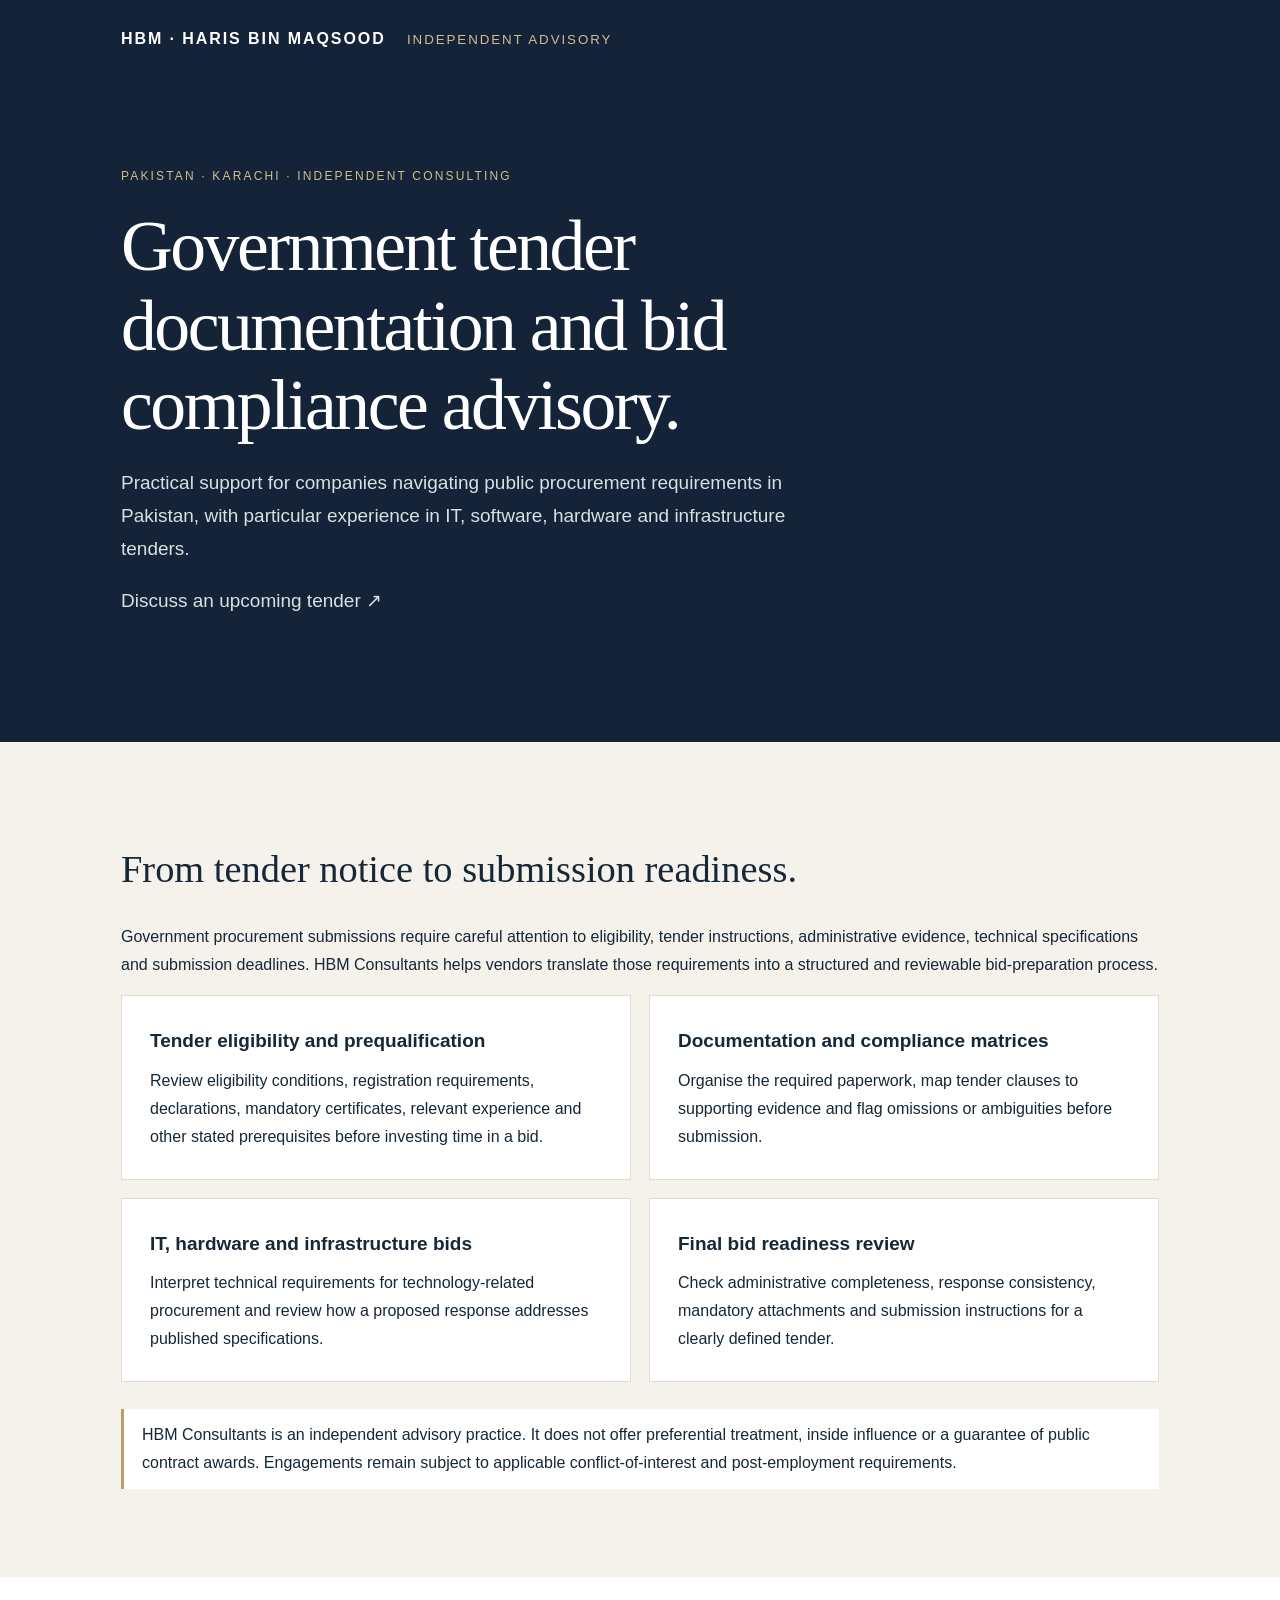
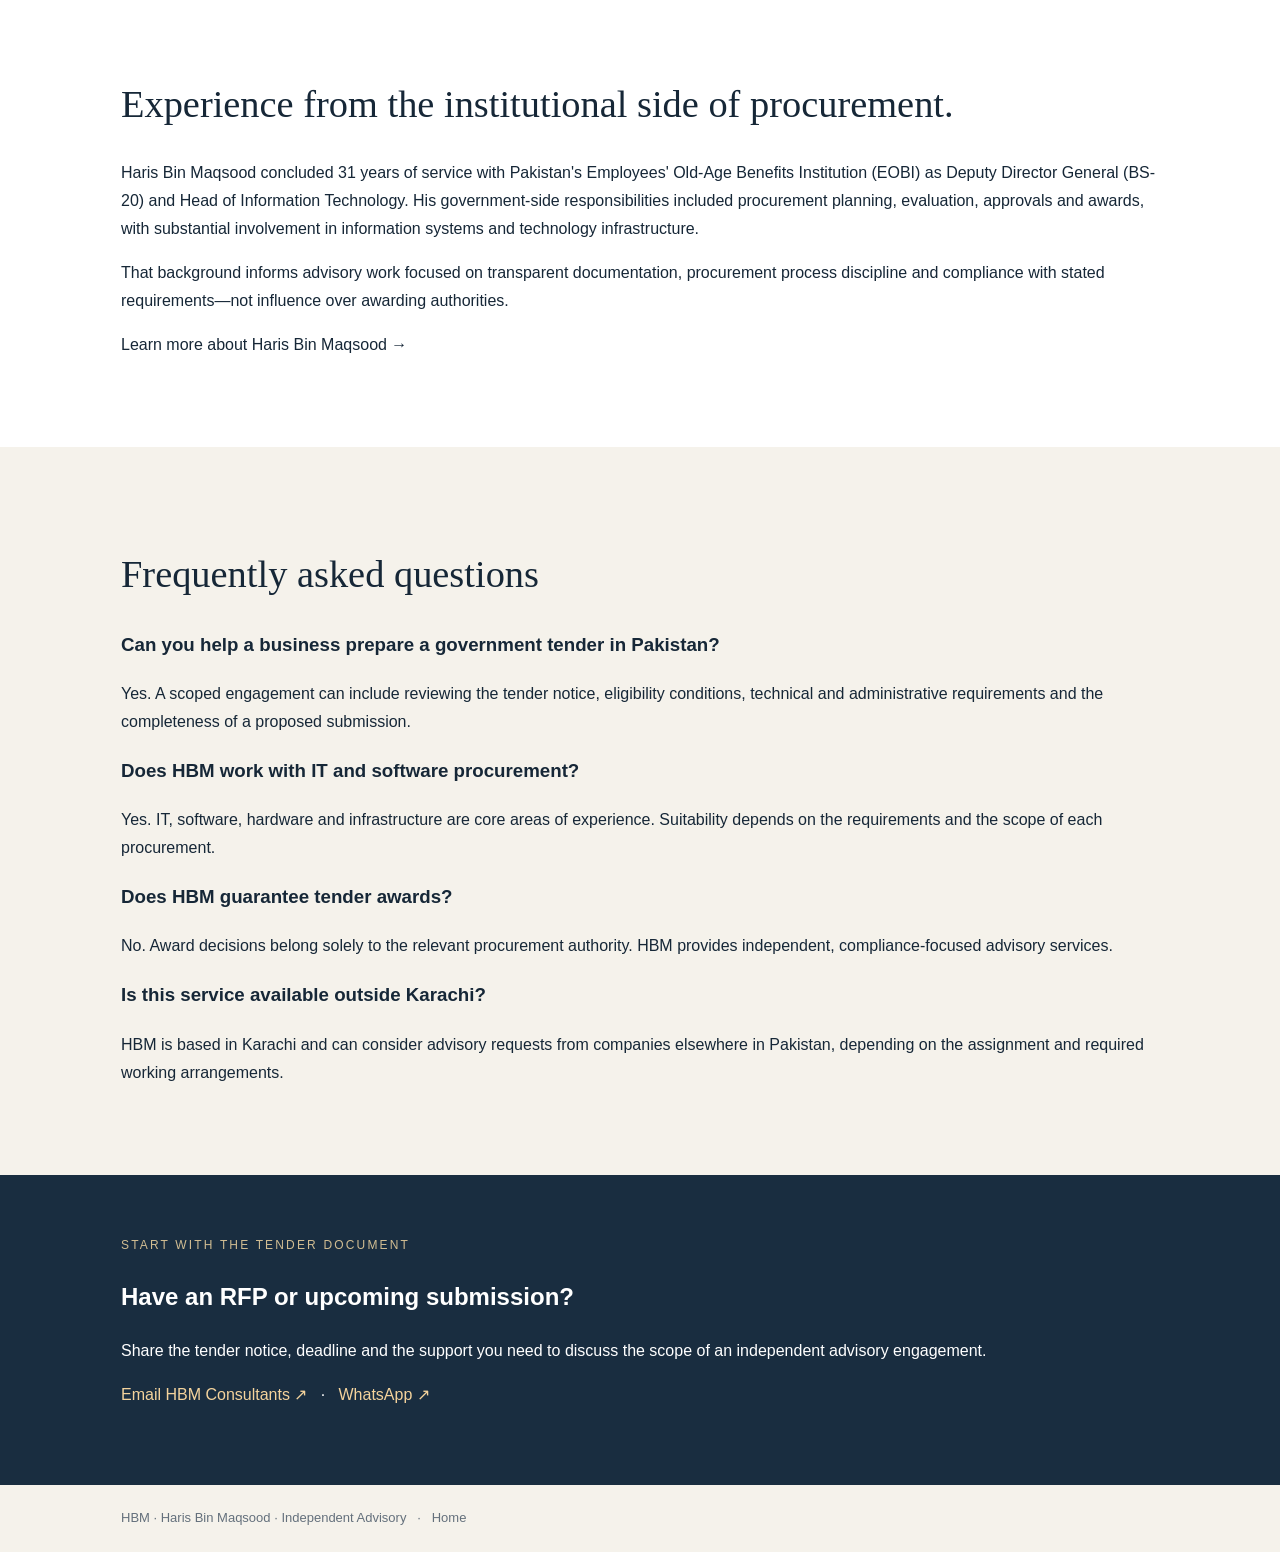
==== government-tender-consultancy.html @ 3cc575b0 "Publish dedicated government tender and bid compliance consulting service page" ====
<!doctype html>
<html lang="en"><head><meta charset="utf-8"><meta name="viewport" content="width=device-width,initial-scale=1">
<title>Government Tender Consultant Pakistan | Bid Documentation & Compliance | HBM</title>
<meta name="description" content="Independent government tender consulting in Pakistan: bid documentation, RFP eligibility reviews, compliance checklists and IT procurement advisory from HBM Consultants.">
<meta name="robots" content="index,follow,max-image-preview:large"><link rel="canonical" href="https://hbm-consultants.com/government-tender-consultancy.html">
<link rel="icon" href="favicon.svg" type="image/svg+xml"><link rel="stylesheet" href="styles.css">
<meta property="og:type" content="website"><meta property="og:title" content="Government Tender & Bid Compliance Consulting | HBM"><meta property="og:url" content="https://hbm-consultants.com/government-tender-consultancy.html">
<meta property="og:description" content="Practical tender documentation, eligibility, compliance and IT procurement advisory in Pakistan.">
<script type="application/ld+json">{"@context":"https://schema.org","@type":"Service","name":"Government Tender Documentation and Bid Compliance Advisory","serviceType":"Government tender documentation and bid compliance advisory","areaServed":{"@type":"Country","name":"Pakistan"},"provider":{"@type":"Organization","name":"HBM Consultants","url":"https://hbm-consultants.com/"},"description":"Independent tender eligibility, documentation, compliance matrix and technical bid response review, especially for government IT, software, hardware and infrastructure procurement."}</script>
<style>body{margin:0;background:#f5f2eb;color:#162737;font-family:Arial,Helvetica,sans-serif;line-height:1.75}a{color:inherit}.wrap-seo{max-width:1090px;margin:auto;padding:0 26px}.topbar{padding:25px 0;background:#142337;color:white}.topbar a{text-decoration:none;font-weight:bold;letter-spacing:.12em}.topbar small{color:#d1bd92;font-weight:normal;margin-left:15px}.hero-seo{background:#142337;color:white;padding:88px 0 105px}.eyebrow-seo{text-transform:uppercase;letter-spacing:.18em;font-size:12px;color:#d1bd92}.hero-seo h1{max-width:910px;font:normal clamp(2.6rem,5.6vw,5.4rem)/1.11 Georgia,serif;letter-spacing:-.035em;margin:20px 0}.hero-seo p{max-width:690px;color:#d8e0e5;font-size:19px}.sections-seo{padding:72px 0}.sections-seo h2{font:normal clamp(1.8rem,3vw,2.7rem)/1.2 Georgia,serif}.grid-seo{display:grid;grid-template-columns:repeat(2,minmax(0,1fr));gap:18px}.panel-seo{background:#fff;border:1px solid #e2dbcf;padding:28px}.panel-seo h3{margin:0 0 9px;font-size:19px}.panel-seo p{margin:0}.note-seo{border-left:3px solid #b89e6d;padding:12px 18px;background:#fff;margin-top:27px}.cta-seo{background:#192d40;color:white;padding:60px 0}.cta-seo a{color:#f4d39c}.footer-seo{padding:22px 0;font-size:13px;color:#64707c}@media(max-width:660px){.grid-seo{grid-template-columns:1fr}.hero-seo{padding:58px 0}.topbar small{display:block;margin-left:0}}</style></head>
<body>
<header class="topbar"><div class="wrap-seo"><a href="/">HBM · HARIS BIN MAQSOOD <small>INDEPENDENT ADVISORY</small></a></div></header>
<main><section class="hero-seo"><div class="wrap-seo"><div class="eyebrow-seo">Pakistan · Karachi · Independent consulting</div><h1>Government tender documentation and bid compliance advisory.</h1><p>Practical support for companies navigating public procurement requirements in Pakistan, with particular experience in IT, software, hardware and infrastructure tenders.</p><p><a href="#contact">Discuss an upcoming tender ↗</a></p></div></section>
<section class="sections-seo"><div class="wrap-seo"><h2>From tender notice to submission readiness.</h2><p>Government procurement submissions require careful attention to eligibility, tender instructions, administrative evidence, technical specifications and submission deadlines. HBM Consultants helps vendors translate those requirements into a structured and reviewable bid-preparation process.</p><div class="grid-seo">
<article class="panel-seo"><h3>Tender eligibility and prequalification</h3><p>Review eligibility conditions, registration requirements, declarations, mandatory certificates, relevant experience and other stated prerequisites before investing time in a bid.</p></article>
<article class="panel-seo"><h3>Documentation and compliance matrices</h3><p>Organise the required paperwork, map tender clauses to supporting evidence and flag omissions or ambiguities before submission.</p></article>
<article class="panel-seo"><h3>IT, hardware and infrastructure bids</h3><p>Interpret technical requirements for technology-related procurement and review how a proposed response addresses published specifications.</p></article>
<article class="panel-seo"><h3>Final bid readiness review</h3><p>Check administrative completeness, response consistency, mandatory attachments and submission instructions for a clearly defined tender.</p></article>
</div><p class="note-seo">HBM Consultants is an independent advisory practice. It does not offer preferential treatment, inside influence or a guarantee of public contract awards. Engagements remain subject to applicable conflict-of-interest and post-employment requirements.</p></div></section>
<section class="sections-seo" style="background:white"><div class="wrap-seo"><h2>Experience from the institutional side of procurement.</h2><p>Haris Bin Maqsood concluded 31 years of service with Pakistan's Employees' Old-Age Benefits Institution (EOBI) as Deputy Director General (BS-20) and Head of Information Technology. His government-side responsibilities included procurement planning, evaluation, approvals and awards, with substantial involvement in information systems and technology infrastructure.</p><p>That background informs advisory work focused on transparent documentation, procurement process discipline and compliance with stated requirements—not influence over awarding authorities.</p><p><a href="/#about">Learn more about Haris Bin Maqsood →</a></p></div></section>
<section class="sections-seo"><div class="wrap-seo"><h2>Frequently asked questions</h2><h3>Can you help a business prepare a government tender in Pakistan?</h3><p>Yes. A scoped engagement can include reviewing the tender notice, eligibility conditions, technical and administrative requirements and the completeness of a proposed submission.</p><h3>Does HBM work with IT and software procurement?</h3><p>Yes. IT, software, hardware and infrastructure are core areas of experience. Suitability depends on the requirements and the scope of each procurement.</p><h3>Does HBM guarantee tender awards?</h3><p>No. Award decisions belong solely to the relevant procurement authority. HBM provides independent, compliance-focused advisory services.</p><h3>Is this service available outside Karachi?</h3><p>HBM is based in Karachi and can consider advisory requests from companies elsewhere in Pakistan, depending on the assignment and required working arrangements.</p></div></section>
<section class="cta-seo" id="contact"><div class="wrap-seo"><div class="eyebrow-seo">Start with the tender document</div><h2>Have an RFP or upcoming submission?</h2><p>Share the tender notice, deadline and the support you need to discuss the scope of an independent advisory engagement.</p><p><a href="mailto:harisbinmaqsood@gmail.com?subject=Government%20Tender%20Advisory%20Enquiry">Email HBM Consultants ↗</a> &nbsp; · &nbsp; <a href="https://wa.me/923032644100">WhatsApp ↗</a></p></div></section></main><footer class="footer-seo"><div class="wrap-seo">HBM · Haris Bin Maqsood · Independent Advisory &nbsp; · &nbsp; <a href="/">Home</a></div></footer></body></html>
---- styles.css ----
@import url('https://fonts.googleapis.com/css2?family=DM+Sans:wght@400;500;600;700&family=Playfair+Display:ital,wght@0,400;0,500;0,600;1,400;1,500&display=swap');
:root{--ink:#182536;--night:#101b29;--gold:#c7aa78;--paper:#f9f7f2;--muted:#5c6670}*{box-sizing:border-box}html{scroll-behavior:smooth}body{margin:0;font-family:'DM Sans',sans-serif;color:var(--ink);background:var(--paper)}a{color:inherit;text-decoration:none}.wrap{max-width:1192px;padding:0 36px;margin:auto}.header{height:90px;background:#fff;position:sticky;z-index:20;top:0;border-bottom:1px solid #e8e6e0}.nav{display:flex;align-items:center;justify-content:space-between;height:100%}.brand{display:flex;gap:15px;align-items:center;font-size:13px;font-weight:700;letter-spacing:.16em}.brand small{display:block;margin-top:5px;font-size:9px;font-weight:600;letter-spacing:.24em;color:#75808c}.brandmark{width:42px;height:42px;border:1px solid #c7aa78;display:flex;align-items:center;justify-content:center;font-family:'Playfair Display',serif;font-size:18px;color:#a58a5c}.nav nav{display:flex;align-items:center;gap:30px;font-size:12px;font-weight:600}.nav nav a:hover{color:#9e824f}.nav-contact{border:1px solid #c7aa78;padding:13px 17px}.menu{display:none}.hero{background:var(--night);color:#fff;overflow:hidden}.hero-grid{min-height:675px;display:grid;grid-template-columns:1.27fr .73fr;gap:80px;padding-top:95px;padding-bottom:75px}.eyebrow,.section-index{font-size:11px;font-weight:700;letter-spacing:.2em;color:#ac895b}.dot{display:inline-block;background:#be9e6c;width:7px;height:7px;border-radius:50%;margin-right:11px}.hero h1,.section h2,.contact-section h2{font-family:'Playfair Display',serif;font-size:clamp(44px,5.1vw,71px);line-height:1.12;font-weight:400;letter-spacing:-.035em;margin:26px 0}.hero h1 em,.section h2 em,.contact-section h2 em{font-weight:400;color:var(--gold)}.lead{color:#ccd0d5;font-size:17px;line-height:1.9;max-width:580px}.actions{display:flex;align-items:center;gap:30px;margin-top:34px}.btn{font-size:12px;font-weight:700;display:inline-flex;justify-content:space-between;gap:42px;padding:18px 22px}.gold{background:var(--gold);color:#172132}.text-link,.inline-link{font-size:12px;font-weight:700;border-bottom:1px solid #9a886b;padding-bottom:8px}.numbers{display:flex;border-top:1px solid #45505b;margin-top:68px;padding-top:28px;gap:45px}.numbers div{min-width:110px}.numbers strong{font-size:30px;font-family:'Playfair Display',serif;font-weight:400}.numbers strong span{color:var(--gold)}.numbers small{display:block;color:#b7bdc2;font-size:10px;margin-top:7px;line-height:1.5}.hero-side{position:relative;display:flex;flex-direction:column;justify-content:center}.portrait{height:450px;background:radial-gradient(circle at 56% 34%,#4b5b68 0,#263746 38%,#162737 73%);border:1px solid #526272;display:flex;flex-direction:column;align-items:center;justify-content:center;position:relative;overflow:hidden}.portrait:before,.portrait:after{content:'';width:440px;height:440px;border-radius:50%;border:1px solid #66717a;opacity:.25;position:absolute}.portrait:after{width:340px;height:340px}.portrait-monogram{font-family:'Playfair Display',serif;font-size:132px;color:#c6a977;opacity:.82;letter-spacing:-.1em;z-index:1}.portrait-caption{position:absolute;bottom:0;left:0;right:0;padding:22px 28px;background:#12212dde;display:flex;flex-direction:column;gap:7px;z-index:2}.portrait-caption span{font-size:12px;letter-spacing:.13em;font-weight:700}.portrait-caption small{font-size:11px;color:#c4cbd0}.side-note{font-size:9px;letter-spacing:.15em;color:#c0b7a7;margin-top:24px;line-height:1.6}.side-note .line{display:inline-block;background:#b99a6c;height:1px;width:25px;vertical-align:middle;margin-right:10px}.hero-bottom{border-top:1px solid #354252;color:#9da7ae}.hero-bottom .wrap{display:flex;justify-content:space-between;gap:30px;padding-top:17px;padding-bottom:17px;font-size:9px;letter-spacing:.15em}.section{padding:115px 0}.two-col{display:grid;grid-template-columns:1fr 1fr;gap:85px}.section h2{font-size:clamp(38px,4.1vw,56px);margin-top:28px}.section h2 em{color:#997b4f}.prose p{font-size:15px;line-height:1.9;color:#505a63;margin:0 0 22px}.inline-link{display:inline-block;margin-top:13px}.dark{background:#182635;color:white}.light{color:#c4a477}.section-heading{display:flex;align-items:end;justify-content:space-between;gap:80px;margin-bottom:47px}.section-heading h2{margin-bottom:0}.section-heading>p{max-width:350px;line-height:1.85;color:#a9b1b8;font-size:15px}.services{display:grid;grid-template-columns:repeat(2,1fr);gap:1px;background:#4a5660;border:1px solid #4a5660}.service{padding:39px;background:#182635;min-height:285px}.service-top{display:flex;justify-content:space-between;align-items:center;color:#b89a6a;font-size:12px}.service-symbol{font-size:21px}.service h3{font-family:'Playfair Display',serif;font-size:27px;font-weight:400;margin:23px 0 12px}.service p{color:#b5bdc4;line-height:1.85;font-size:13px}.tags{color:#cbb18b;font-size:11px;margin-top:24px}.approach .section-heading>p{color:#65707a}.steps{display:grid;grid-template-columns:repeat(4,1fr);gap:24px;margin-top:65px}.steps>div{border-top:2px solid #c5ab7d;padding-top:20px}.steps span{font-size:13px;color:#a98a59}.steps h3{font-family:'Playfair Display',serif;font-size:25px;font-weight:400}.steps p{font-size:13px;line-height:1.85;color:#667079}.career{background:#eeeae2}.muted{font-size:14px;line-height:1.8;color:#6c7379;max-width:350px}.timeline{border-left:1px solid #c5c0b6;padding-left:32px}.event{position:relative;padding-bottom:34px}.event:before{content:'';position:absolute;left:-38px;top:4px;width:11px;height:11px;border-radius:50%;background:#b99e72}.event small{font-size:11px;letter-spacing:.16em;font-weight:700;color:#967950}.event h3{font-size:19px;font-family:'Playfair Display',serif;font-weight:500;margin:10px 0}.event p{font-size:13px;line-height:1.8;color:#606a72;margin:0}.impact-grid{display:grid;grid-template-columns:repeat(3,1fr);gap:32px;margin-top:45px}.rule{height:1px;background:#b5a07b;margin-bottom:19px}.impact article>span{font-size:11px;color:#a48a5b}.impact h3{font-family:'Playfair Display',serif;font-size:23px;font-weight:400}.impact p{font-size:13px;line-height:1.9;color:#606a72}.contact-section{padding:110px 0;background:#152331;color:white}.contact-grid{display:grid;grid-template-columns:1fr 1fr;gap:100px}.contact-section h2{font-size:58px}.contact-section p{color:#bfc7cd;line-height:1.85}.contact-card{background:#223343;padding:35px}.contact-card>span{font-size:11px;letter-spacing:.2em;color:#c7aa78}.contact-line{border-bottom:1px solid #50606d;display:grid;grid-template-columns:78px 1fr 16px;gap:8px;padding:23px 0;align-items:center}.contact-line span{font-size:11px;color:#b6bdc5}.contact-line strong{font-size:13px;font-weight:500;overflow-wrap:anywhere}.contact-line b{color:#c7aa78}.contact-card>small{display:block;color:#aeb8c1;margin-top:24px}.whatsapp-placeholder{opacity:.55}.footer{background:#0d1722;color:#adb4bc}.footer .wrap{padding-top:28px;padding-bottom:28px;display:flex;align-items:center;justify-content:space-between;gap:30px}.footer .wrap>div{display:flex;align-items:center;gap:15px}.footer strong{color:#c7aa78;font:24px 'Playfair Display',serif}.footer span,.footer p,.footer a{font-size:11px}.footer p{max-width:410px;line-height:1.7}@media(max-width:900px){.hero-grid,.two-col,.contact-grid{grid-template-columns:1fr;gap:35px}.hero-grid{padding-top:70px}.hero-side{display:none}.nav nav{gap:15px}.section-heading{align-items:start;flex-direction:column;gap:5px}.steps{grid-template-columns:repeat(2,1fr)}.section{padding:78px 0}}@media(max-width:650px){.wrap{padding:0 22px}.header{height:70px}.brand{font-size:11px}.brandmark{width:36px;height:36px}.menu{display:block;border:0;background:transparent;color:#172433;font-size:25px}.nav nav{display:none;position:absolute;top:70px;left:0;right:0;background:white;padding:25px;flex-direction:column;align-items:stretch}.nav nav.open{display:flex}.hero-grid{padding-top:64px;padding-bottom:55px;min-height:0}.hero h1{font-size:45px}.lead{font-size:15px}.actions{flex-wrap:wrap}.numbers{gap:16px;justify-content:space-between;margin-top:50px}.numbers div{min-width:0}.numbers strong{font-size:24px}.numbers small{font-size:9px}.hero-bottom .wrap{flex-direction:column;gap:7px}.section h2,.contact-section h2{font-size:41px}.services,.impact-grid{grid-template-columns:1fr}.steps{grid-template-columns:1fr 1fr}.service{min-height:0}.contact-card{padding:24px}.contact-line{grid-template-columns:64px 1fr 12px}.footer .wrap{align-items:flex-start;flex-direction:column}.section{padding:65px 0}}

/* Photographic assets: exclusively from the supplied HBM Drive folder */
.hero-photo{width:100%;height:100%;object-fit:cover;object-position:center 38%;position:absolute;inset:0}.portrait:before,.portrait:after{display:none}.portrait-caption{background:linear-gradient(0deg,rgba(15,26,38,.95),rgba(15,26,38,.65))}.photo-section{background:#f9f7f2}.photo-section .section-heading>p{color:#65707a}.photo-grid{display:grid;grid-template-columns:repeat(3,minmax(0,1fr));gap:20px}.photo-card{margin:0;background:#fff;border:1px solid #e5e0d7;overflow:hidden}.photo-card img{width:100%;height:285px;object-fit:cover;object-position:center 30%;display:block}.photo-card figcaption{font-size:11px;letter-spacing:.03em;line-height:1.5;padding:16px 17px;color:#58636b}.photo-card:nth-child(3n+2) img{object-position:center 18%}@media(max-width:900px){.hero-side{display:flex}.hero-grid{gap:32px}.hero-side .portrait{height:380px;max-width:420px}.photo-grid{grid-template-columns:repeat(2,minmax(0,1fr))}}@media(max-width:600px){.photo-grid{grid-template-columns:1fr 1fr;gap:10px}.photo-card img{height:185px}.photo-card figcaption{padding:10px;font-size:10px}.hero-side .portrait{height:350px}}
/* Principal UX revision — photographic story: preserve faces and award detail */
.photo-section{background:#f4f0e8;padding-block:clamp(60px,8vw,110px)}
.photo-section .section-heading{margin-bottom:36px}
.photo-grid{grid-template-columns:repeat(3,minmax(0,1fr));gap:20px;align-items:start}
.photo-card{background:#fff;border:1px solid #e7e0d6;box-shadow:0 4px 24px rgba(15,27,45,.045)}
.photo-card img,.photo-card:nth-child(3n+2) img{height:300px;object-fit:contain;object-position:center;background:#e4dfd7;filter:brightness(1.025) contrast(1.025) saturate(.93)}
.photo-card:nth-child(1){grid-column:span 2}
.photo-card:nth-child(1) img{height:410px}
.photo-card:nth-child(2) img{height:410px}
.photo-card figcaption{position:static;background:#fff;color:#28384b;font-size:13px;font-weight:650;letter-spacing:0;padding:20px 21px;line-height:1.55}
@media(max-width:800px){.photo-grid{grid-template-columns:repeat(2,minmax(0,1fr))}.photo-card:nth-child(1){grid-column:span 2}}
@media(max-width:600px){.photo-grid{grid-template-columns:1fr;gap:18px}.photo-card:nth-child(1){grid-column:span 1}.photo-card img,.photo-card:nth-child(1) img,.photo-card:nth-child(2) img{height:auto;max-height:480px;object-fit:contain}.photo-card figcaption{font-size:13px;padding:15px 18px}}

/* HBM editorial redesign – consulting-grade storytelling, not a uniform photo wall */
.brandmark{width:48px;height:48px;background:#172637;color:#d5b882;font:600 16px 'DM Sans',sans-serif;letter-spacing:.015em;border:none}
.brand{letter-spacing:.13em}.brand small{letter-spacing:.19em}
.footer strong{display:inline-flex;align-items:center;justify-content:center;border:1px solid #bda16d;width:45px;height:45px;font:700 15px 'DM Sans',sans-serif;letter-spacing:.02em}
.footer .wrap>div span{font-size:12px;font-weight:700;color:#fff}
.footer .wrap>div small{display:block;font-size:10px;letter-spacing:.1em;color:#9aa7b6;font-weight:400;margin-top:4px}
.editorial-section{background:#f3f0e9;padding:112px 0 100px}
.editorial-intro{display:grid;grid-template-columns:1.18fr .82fr;align-items:end;gap:70px;margin-bottom:50px}
.editorial-intro h2{font:400 clamp(42px,4.4vw,64px)/1.1 'Playfair Display',serif;letter-spacing:-.035em;margin:25px 0 0}
.editorial-intro h2 em{color:#a88c61;font-weight:400}
.editorial-intro>p{max-width:365px;color:#5c6875;font-size:15px;line-height:1.9;margin:0 0 8px}
.story-layout{display:grid;grid-template-columns:minmax(0,1.5fr) minmax(0,.85fr);gap:38px;align-items:start}
.story-layout figure,.moments-row figure,.archive-grid figure{margin:0}
.photo-mat{background:#e7e2da;display:flex;align-items:center;justify-content:center;overflow:hidden}
.photo-mat img{display:block;width:100%;height:390px;object-fit:contain;filter:saturate(.9) contrast(1.025)}
.photo-mat-wide img{height:510px;object-fit:contain}
.story-lead figcaption{padding:25px 5px 0}
.story-kicker{font-weight:700;color:#937a56;font-size:10px;letter-spacing:.2em;text-transform:uppercase}
.story-lead h3,.story-feature h3{font:400 clamp(27px,2.9vw,41px)/1.2 'Playfair Display',serif;margin:12px 0;color:#182b3d}
.story-lead p{max-width:540px;color:#58636e;font-size:14px;line-height:1.8}
.story-feature figcaption{padding:20px 0 4px}.story-feature h3{font-size:27px}
.story-quote{margin-top:36px;border-top:1px solid #bda984;padding-top:21px}
.story-quote .quote-mark{font:500 65px/1 'Playfair Display',serif;color:#b79b6b}
.story-quote p{font:italic 25px/1.45 'Playfair Display',serif;margin:0 0 22px;color:#25374a}
.quote-credit{font-size:10px;letter-spacing:.2em;color:#8b7b68;font-weight:700}
.moments-divider{display:flex;align-items:center;gap:24px;margin:74px 0 26px;font-size:10px;letter-spacing:.18em;font-weight:700;color:#8b795e}
.moments-divider div{height:1px;background:#d6cdbd;flex:1}
.moments-row{display:grid;grid-template-columns:repeat(3,minmax(0,1fr));gap:23px}
.moment-frame{background:#e8e3db;min-height:200px;display:flex;align-items:center;justify-content:center}
.moment-frame img{display:block;width:100%;height:255px;object-fit:contain;filter:saturate(.92)}
.moments-row figcaption{padding:14px 0;font-size:12px;color:#34485c;font-weight:700}
.photo-archive{margin-top:39px;border-top:1px solid #d6cdbd;border-bottom:1px solid #d6cdbd;padding:21px 0}
.photo-archive summary{cursor:pointer;display:flex;justify-content:space-between;font-size:13px;font-weight:700;letter-spacing:.03em;list-style:none}
.photo-archive summary::-webkit-details-marker{display:none}
.photo-archive>p{font-size:13px;color:#69737b}
.archive-grid{display:grid;grid-template-columns:repeat(4,minmax(0,1fr));gap:14px;margin:23px 0 8px}
.archive-grid img{display:block;width:100%;height:215px;object-fit:contain;background:#e8e3db}
@media(max-width:900px){.editorial-intro{grid-template-columns:1fr;gap:20px}.story-layout{grid-template-columns:1fr 1fr;gap:20px}.photo-mat img{height:310px}.photo-mat-wide img{height:410px}.story-quote p{font-size:22px}.archive-grid{grid-template-columns:repeat(2,1fr)}}
@media(max-width:650px){.editorial-section{padding:70px 0}.editorial-intro{margin-bottom:32px}.editorial-intro h2{font-size:43px}.story-layout{grid-template-columns:1fr;gap:30px}.photo-mat img,.photo-mat-wide img{height:auto;max-height:500px}.story-quote{margin-top:18px}.moments-divider{margin:48px 0 22px}.moments-row{grid-template-columns:1fr;gap:16px}.moment-frame img{height:auto;max-height:420px}.archive-grid img{height:180px}}
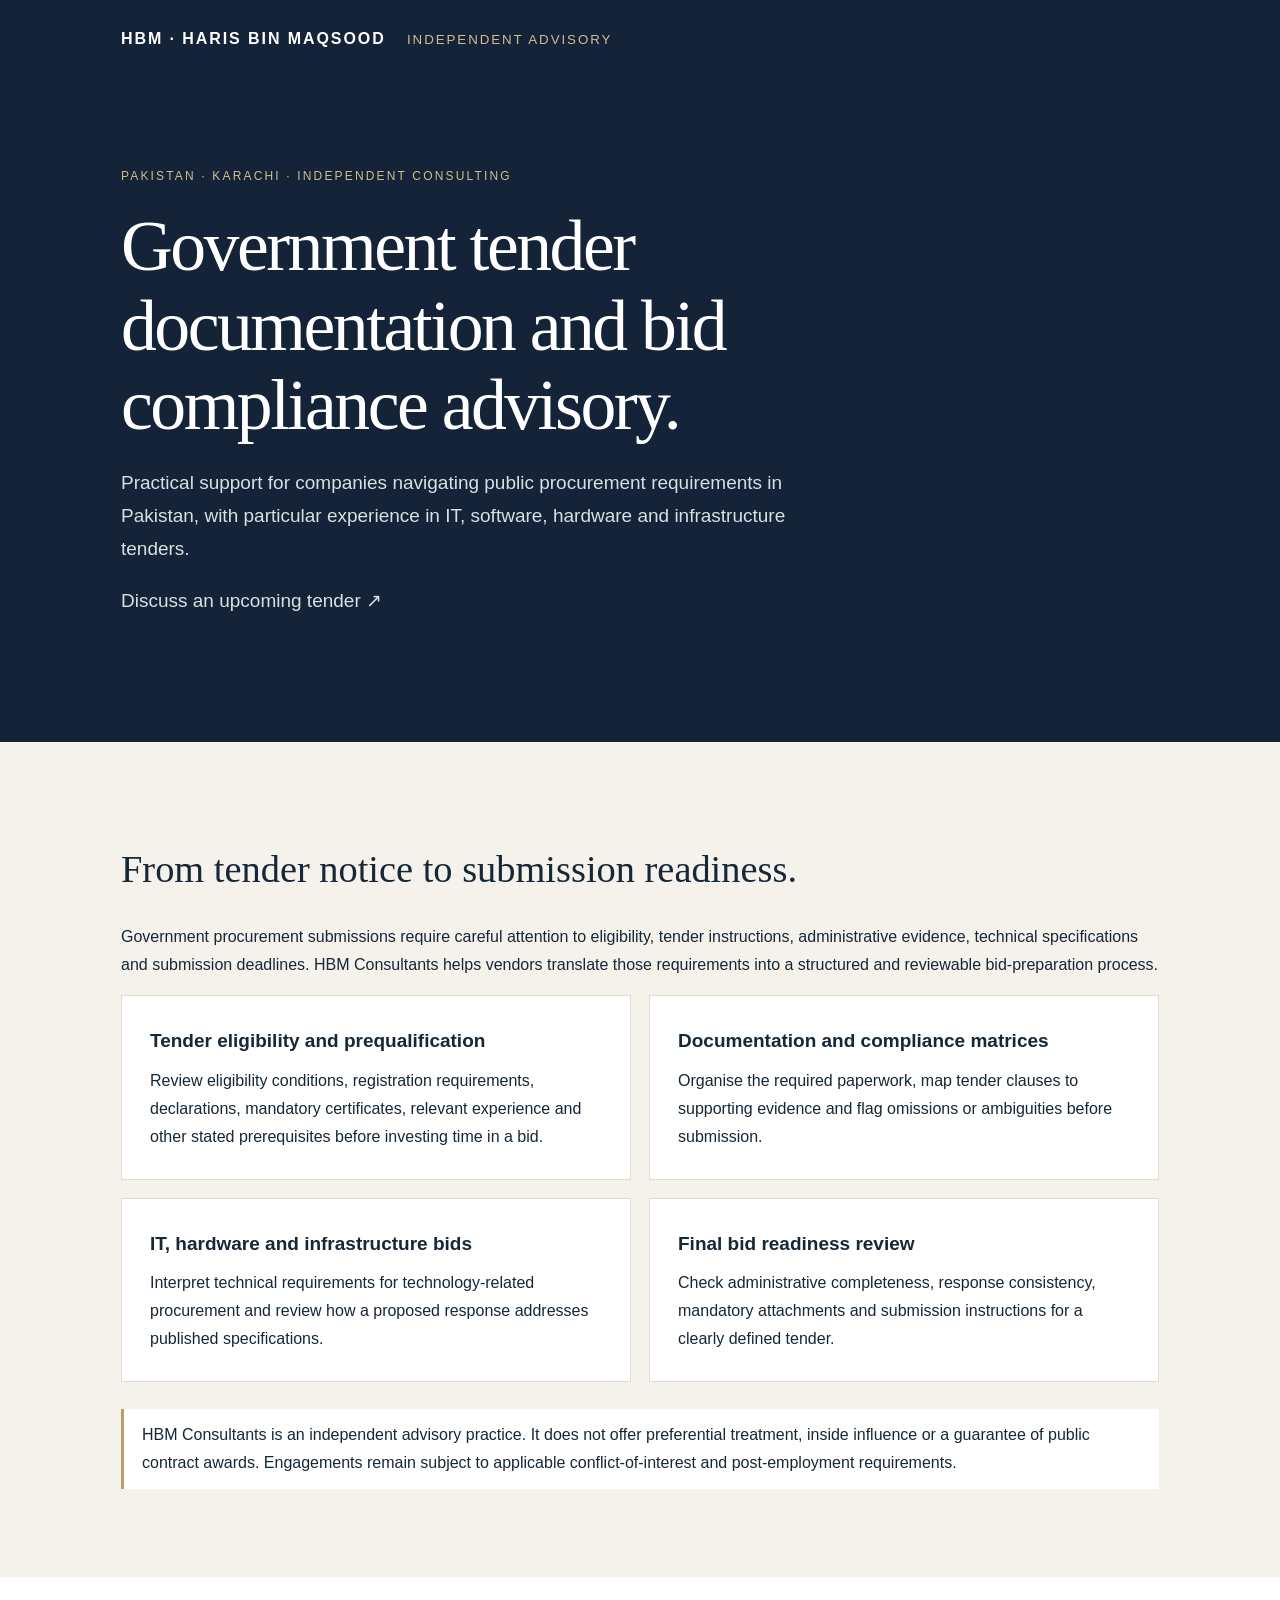
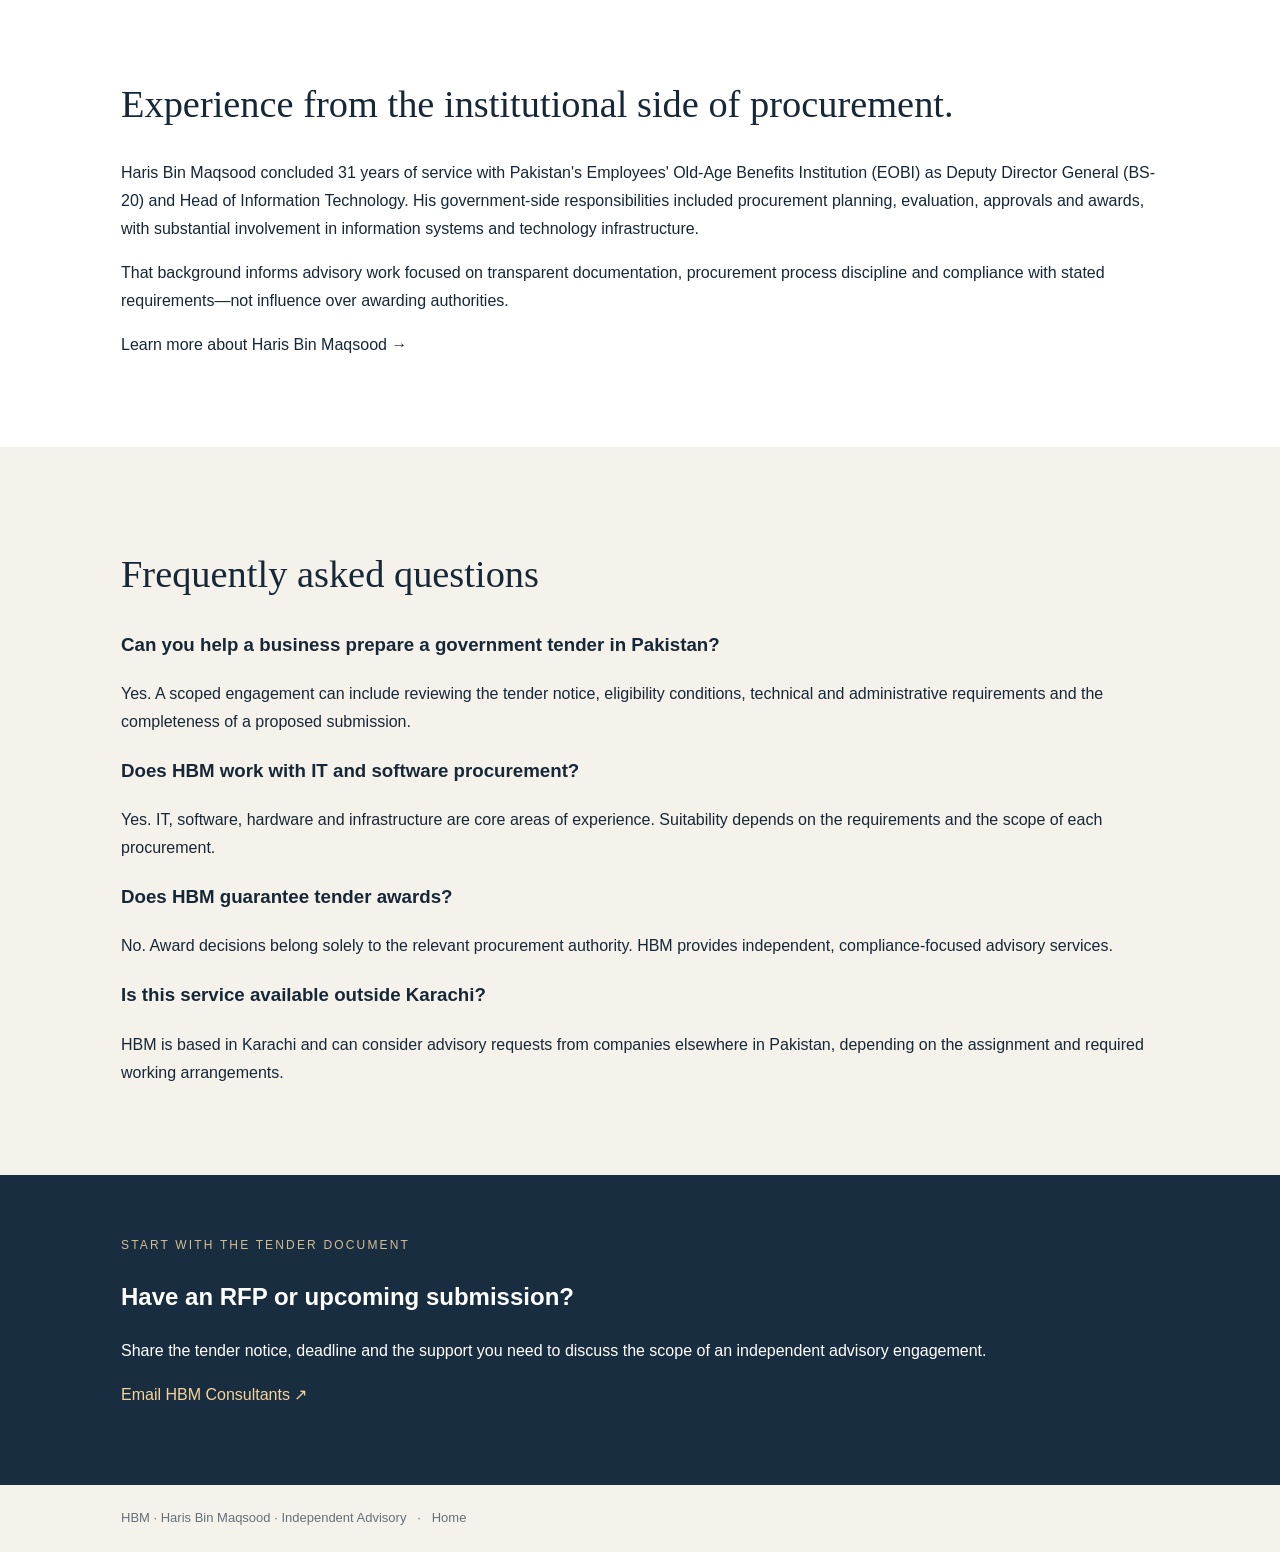
==== commit 77437d9b: "Remove phone-linked WhatsApp contact from tender consultancy page" ====
--- a/government-tender-consultancy.html
+++ b/government-tender-consultancy.html
@@ -19,4 +19,4 @@
 </div><p class="note-seo">HBM Consultants is an independent advisory practice. It does not offer preferential treatment, inside influence or a guarantee of public contract awards. Engagements remain subject to applicable conflict-of-interest and post-employment requirements.</p></div></section>
 <section class="sections-seo" style="background:white"><div class="wrap-seo"><h2>Experience from the institutional side of procurement.</h2><p>Haris Bin Maqsood concluded 31 years of service with Pakistan's Employees' Old-Age Benefits Institution (EOBI) as Deputy Director General (BS-20) and Head of Information Technology. His government-side responsibilities included procurement planning, evaluation, approvals and awards, with substantial involvement in information systems and technology infrastructure.</p><p>That background informs advisory work focused on transparent documentation, procurement process discipline and compliance with stated requirements—not influence over awarding authorities.</p><p><a href="/#about">Learn more about Haris Bin Maqsood →</a></p></div></section>
 <section class="sections-seo"><div class="wrap-seo"><h2>Frequently asked questions</h2><h3>Can you help a business prepare a government tender in Pakistan?</h3><p>Yes. A scoped engagement can include reviewing the tender notice, eligibility conditions, technical and administrative requirements and the completeness of a proposed submission.</p><h3>Does HBM work with IT and software procurement?</h3><p>Yes. IT, software, hardware and infrastructure are core areas of experience. Suitability depends on the requirements and the scope of each procurement.</p><h3>Does HBM guarantee tender awards?</h3><p>No. Award decisions belong solely to the relevant procurement authority. HBM provides independent, compliance-focused advisory services.</p><h3>Is this service available outside Karachi?</h3><p>HBM is based in Karachi and can consider advisory requests from companies elsewhere in Pakistan, depending on the assignment and required working arrangements.</p></div></section>
-<section class="cta-seo" id="contact"><div class="wrap-seo"><div class="eyebrow-seo">Start with the tender document</div><h2>Have an RFP or upcoming submission?</h2><p>Share the tender notice, deadline and the support you need to discuss the scope of an independent advisory engagement.</p><p><a href="mailto:harisbinmaqsood@gmail.com?subject=Government%20Tender%20Advisory%20Enquiry">Email HBM Consultants ↗</a> &nbsp; · &nbsp; <a href="https://wa.me/923032644100">WhatsApp ↗</a></p></div></section></main><footer class="footer-seo"><div class="wrap-seo">HBM · Haris Bin Maqsood · Independent Advisory &nbsp; · &nbsp; <a href="/">Home</a></div></footer></body></html>+<section class="cta-seo" id="contact"><div class="wrap-seo"><div class="eyebrow-seo">Start with the tender document</div><h2>Have an RFP or upcoming submission?</h2><p>Share the tender notice, deadline and the support you need to discuss the scope of an independent advisory engagement.</p><p><a href="mailto:harisbinmaqsood@gmail.com?subject=Government%20Tender%20Advisory%20Enquiry">Email HBM Consultants ↗</a></p></div></section></main><footer class="footer-seo"><div class="wrap-seo">HBM · Haris Bin Maqsood · Independent Advisory &nbsp; · &nbsp; <a href="/">Home</a></div></footer></body></html>
